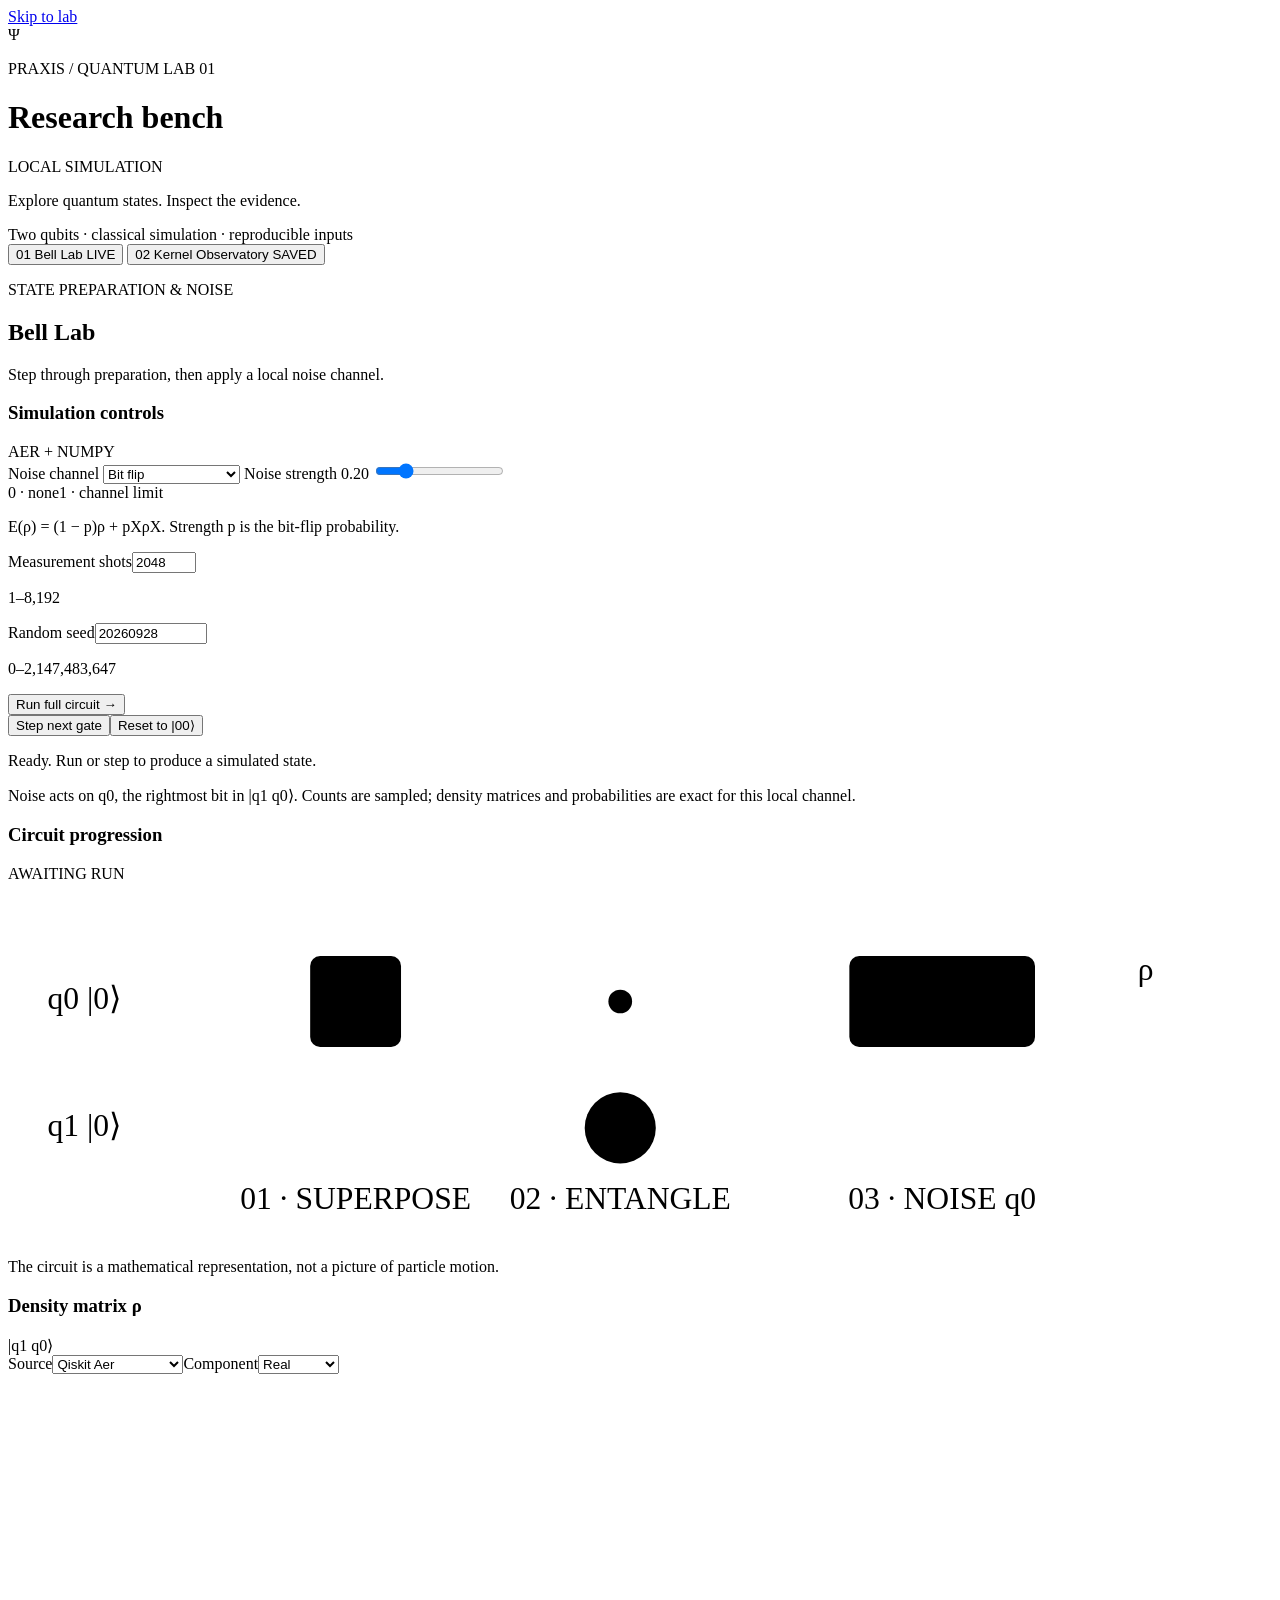
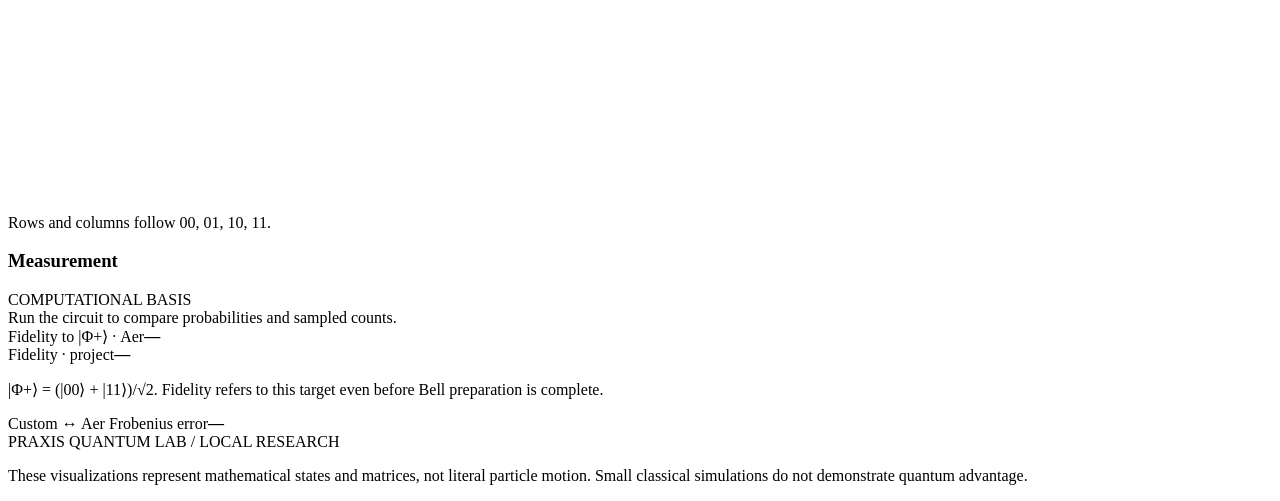
==== src/praxis_quantum_lab/dashboard_assets/index.html @ c07fc88b "Initial import of Praxis Quantum Lab (Codex-built baseline) Local simulator-only Qiskit/Aer lab as b" ====
<!doctype html>
<html lang="en">
<head>
  <meta charset="utf-8">
  <meta name="viewport" content="width=device-width, initial-scale=1">
  <title>Praxis Quantum Lab · Research Bench</title>
  <link rel="stylesheet" href="/style.css">
  <script src="/app.js" defer></script>
</head>
<body>
  <a class="skip-link" href="#workspace">Skip to lab</a>
  <header class="masthead">
    <div class="brand"><span class="brand-symbol" aria-hidden="true">Ψ</span><div><p class="eyebrow">PRAXIS / QUANTUM LAB 01</p><h1>Research bench</h1></div></div>
    <div class="local-badge"><span aria-hidden="true"></span>LOCAL SIMULATION</div>
  </header>
  <main id="workspace">
    <div class="intro"><p>Explore quantum states. Inspect the evidence.</p><span>Two qubits · classical simulation · reproducible inputs</span></div>
    <nav class="tabs" aria-label="Lab areas">
      <button type="button" id="bell-tab" class="tab active" aria-pressed="true" aria-controls="bell-area"><span class="tab-number">01</span> Bell Lab <span class="tab-kind">LIVE</span></button>
      <button type="button" id="kernel-tab" class="tab" aria-pressed="false" aria-controls="kernel-area"><span class="tab-number">02</span> Kernel Observatory <span class="tab-kind">SAVED</span></button>
    </nav>

    <section id="bell-area" aria-labelledby="bell-heading">
      <div class="section-heading"><div><p class="eyebrow">STATE PREPARATION & NOISE</p><h2 id="bell-heading">Bell Lab</h2></div><p>Step through preparation, then apply a local noise channel.</p></div>
      <div class="bell-layout">
        <section class="panel controls-panel" aria-labelledby="controls-heading">
          <div class="panel-heading"><h3 id="controls-heading">Simulation controls</h3><span class="small-label">AER + NUMPY</span></div>
          <form id="bell-form">
            <label for="channel">Noise channel</label>
            <select id="channel" name="channel"><option value="bit_flip">Bit flip</option><option value="amplitude_damping">Amplitude damping</option><option value="depolarizing">Depolarizing</option></select>
            <label for="strength">Noise strength <output id="strength-output" for="strength">0.20</output></label>
            <input id="strength" name="strength" type="range" min="0" max="1" step="0.01" value="0.2">
            <div class="range-labels" aria-hidden="true"><span>0 · none</span><span>1 · channel limit</span></div>
            <p class="field-note" id="channel-help">E(ρ) = (1 − p)ρ + pXρX. Strength p is the bit-flip probability.</p>
            <div class="field-pair"><div><label for="shots">Measurement shots</label><input id="shots" name="shots" type="number" min="1" max="8192" step="1" value="2048" required inputmode="numeric"><p class="field-note">1–8,192</p></div><div><label for="seed">Random seed</label><input id="seed" name="seed" type="number" min="0" max="2147483647" step="1" value="20260928" required inputmode="numeric"><p class="field-note">0–2,147,483,647</p></div></div>
            <button class="primary full-width" type="submit" id="run-bell">Run full circuit <span aria-hidden="true">→</span></button>
            <div class="button-row"><button type="button" id="step-bell">Step next gate</button><button type="button" id="reset-bell">Reset to |00⟩</button></div>
          </form>
          <p class="status" id="bell-status" role="status" aria-live="polite">Ready. Run or step to produce a simulated state.</p>
          <p class="error" id="bell-error" role="alert" hidden></p>
          <div class="footnote">Noise acts on q0, the rightmost bit in |q1 q0⟩. Counts are sampled; density matrices and probabilities are exact for this local channel.</div>
        </section>

        <div class="bell-output">
          <section class="panel circuit-panel" aria-labelledby="circuit-heading">
            <div class="panel-heading"><h3 id="circuit-heading">Circuit progression</h3><span class="stage-badge" id="circuit-stage">AWAITING RUN</span></div>
            <svg id="bell-circuit" viewBox="0 0 640 180" role="img" aria-labelledby="circuit-title circuit-description">
              <title id="circuit-title">Bell preparation and a local noise channel</title><desc id="circuit-description">Initialize q0 and q1 in zero. Apply H on q0, controlled X from q0 to q1, then noise on q0. Gates highlight only after a successful simulator response.</desc>
              <text class="wire-label" x="20" y="64">q0 |0⟩</text><text class="wire-label" x="20" y="128">q1 |0⟩</text>
              <path class="wire" d="M100 60 H610 M100 124 H610"/>
              <g id="gate-h" class="gate"><rect x="153" y="37" width="46" height="46" rx="5"/><text x="176" y="67" text-anchor="middle">H</text><text class="gate-caption" x="176" y="165" text-anchor="middle">01 · SUPERPOSE</text></g>
              <g id="gate-cx" class="gate"><path d="M310 60 V124"/><circle class="control-dot" cx="310" cy="60" r="6"/><circle cx="310" cy="124" r="18"/><path d="M298 124 H322 M310 112 V136"/><text class="gate-caption" x="310" y="165" text-anchor="middle">02 · ENTANGLE</text></g>
              <g id="gate-noise" class="gate"><rect x="426" y="37" width="94" height="46" rx="5"/><text x="473" y="67" text-anchor="middle">E(ρ)</text><text class="gate-caption" x="473" y="165" text-anchor="middle">03 · NOISE q0</text></g>
              <text class="wire-label" x="572" y="49">ρ</text>
            </svg>
            <p id="stage-description" class="field-note">The circuit is a mathematical representation, not a picture of particle motion.</p>
          </section>
          <div class="result-grid">
            <section class="panel" aria-labelledby="density-heading">
              <div class="panel-heading"><h3 id="density-heading">Density matrix ρ</h3><span class="small-label">|q1 q0⟩</span></div>
              <div class="compact-controls"><label>Source<select id="density-source"><option value="aer">Qiskit Aer</option><option value="custom">Project calculation</option></select></label><label>Component<select id="density-component"><option value="real">Real</option><option value="imaginary">Imaginary</option></select></label></div>
              <div class="canvas-wrap"><canvas id="density-canvas" width="520" height="420" role="img" aria-label="Density matrix awaiting simulation"></canvas></div>
              <p id="density-caption" class="field-note">Rows and columns follow 00, 01, 10, 11.</p>
              <details id="density-values" hidden><summary>Read matrix values</summary><div class="table-scroll"><table id="density-table"><caption>Density matrix values</caption></table></div></details>
            </section>
            <section class="panel" aria-labelledby="measurement-heading">
              <div class="panel-heading"><h3 id="measurement-heading">Measurement</h3><span class="small-label">COMPUTATIONAL BASIS</span></div>
              <div id="probability-empty" class="empty-state">Run the circuit to compare probabilities and sampled counts.</div>
              <div id="probability-results" hidden><table class="probability-table"><caption class="visually-hidden">Exact probabilities and Aer shot counts</caption><thead><tr><th scope="col">|q1 q0⟩</th><th scope="col">Probability</th><th scope="col">Count</th></tr></thead><tbody id="probability-body"></tbody></table><p class="field-note" id="counts-caption"></p></div>
              <div class="metric-pair"><div class="metric"><span>Fidelity to |Φ+⟩ · Aer</span><strong id="aer-fidelity">—</strong></div><div class="metric"><span>Fidelity · project</span><strong id="custom-fidelity">—</strong></div></div>
              <p class="field-note">|Φ+⟩ = (|00⟩ + |11⟩)/√2. Fidelity refers to this target even before Bell preparation is complete.</p>
              <div class="agreement"><span>Custom ↔ Aer Frobenius error</span><strong id="bell-error-norm">—</strong></div>
            </section>
          </div>
        </div>
      </div>
    </section>

    <section id="kernel-area" aria-labelledby="kernel-heading" hidden>
      <div class="section-heading"><div><p class="eyebrow">FINITE-SHOT FIDELITY KERNELS</p><h2 id="kernel-heading">Kernel Observatory</h2></div><p>Explore saved evidence from the PSD repair study.</p></div>
      <section class="panel kernel-controls" aria-label="Saved result selectors">
        <label for="kernel-budget">Shot budget<select id="kernel-budget" disabled><option>Loading…</option></select></label>
        <label for="kernel-seed">Simulator seed<select id="kernel-seed" disabled><option>Loading…</option></select></label>
        <label for="kernel-kind">Matrix<select id="kernel-kind"><option value="raw">Raw sampled kernel</option><option value="repaired">PSD repaired · transductive</option></select></label>
        <div class="saved-badge"><span class="small-label">SOURCE</span><span>Saved local experiment</span></div>
      </section>
      <p class="status" id="kernel-status" role="status" aria-live="polite">Open this area to load saved results.</p>
      <p class="error" id="kernel-error" role="alert" hidden></p><button type="button" id="retry-kernel" hidden>Retry loading saved results</button>
      <div id="kernel-results" hidden>
        <p class="scope-note" id="kernel-scope"></p>
        <div class="kernel-layout">
          <section class="panel" aria-labelledby="kernel-matrix-heading">
            <div class="panel-heading"><h3 id="kernel-matrix-heading">Kernel similarity matrix</h3><span id="kernel-size" class="small-label"></span></div>
            <div class="canvas-wrap kernel-canvas-wrap"><canvas id="kernel-canvas" width="680" height="610" role="img" aria-label="Saved kernel heatmap"></canvas></div>
            <p class="field-note" id="kernel-ordering"></p>
            <div class="cell-inspector"><span>Inspect K(i, j)</span><label for="kernel-row">Row<input id="kernel-row" type="number" min="0" value="0" step="1"></label><label for="kernel-col">Column<input id="kernel-col" type="number" min="0" value="0" step="1"></label><output id="kernel-cell-value" aria-live="polite">—</output></div>
          </section>
          <div class="kernel-readings">
            <section class="panel" aria-labelledby="diagnostics-heading">
              <div class="panel-heading"><h3 id="diagnostics-heading">Matrix diagnostics</h3><span id="psd-badge" class="stage-badge"></span></div>
              <dl class="readings"><div><dt>Minimum eigenvalue</dt><dd id="kernel-min-eigenvalue">—</dd></div><div><dt>PSD tolerance</dt><dd id="kernel-tolerance">—</dd></div><div><dt>Symmetry max error</dt><dd id="kernel-symmetry">—</dd></div><div><dt>Diagonal range</dt><dd id="kernel-diagonal">—</dd></div><div><dt>Distance from raw · Frobenius</dt><dd id="kernel-distance">—</dd></div></dl>
              <p class="field-note" id="kernel-repair-note"></p>
            </section>
            <section class="panel" aria-labelledby="classifier-heading">
              <div class="panel-heading"><h3 id="classifier-heading">Recorded classifier metrics</h3><span class="small-label">SVC</span></div>
              <table class="metrics-table"><caption class="visually-hidden">Fixed-split accuracy and F1</caption><thead><tr><th scope="col">Evaluation</th><th scope="col">Accuracy</th><th scope="col">F1</th></tr></thead><tbody id="classifier-body"></tbody></table>
              <p class="field-note" id="kernel-split"></p>
              <p class="field-note">This fixed split measures sampling sensitivity. It does not estimate generalization performance. The repaired evaluation uses test inputs and is transductive.</p>
            </section>
          </div>
        </div>
      </div>
    </section>
    <footer><span>PRAXIS QUANTUM LAB / LOCAL RESEARCH</span><p>These visualizations represent mathematical states and matrices, not literal particle motion. Small classical simulations do not demonstrate quantum advantage.</p></footer>
  </main>
</body>
</html>
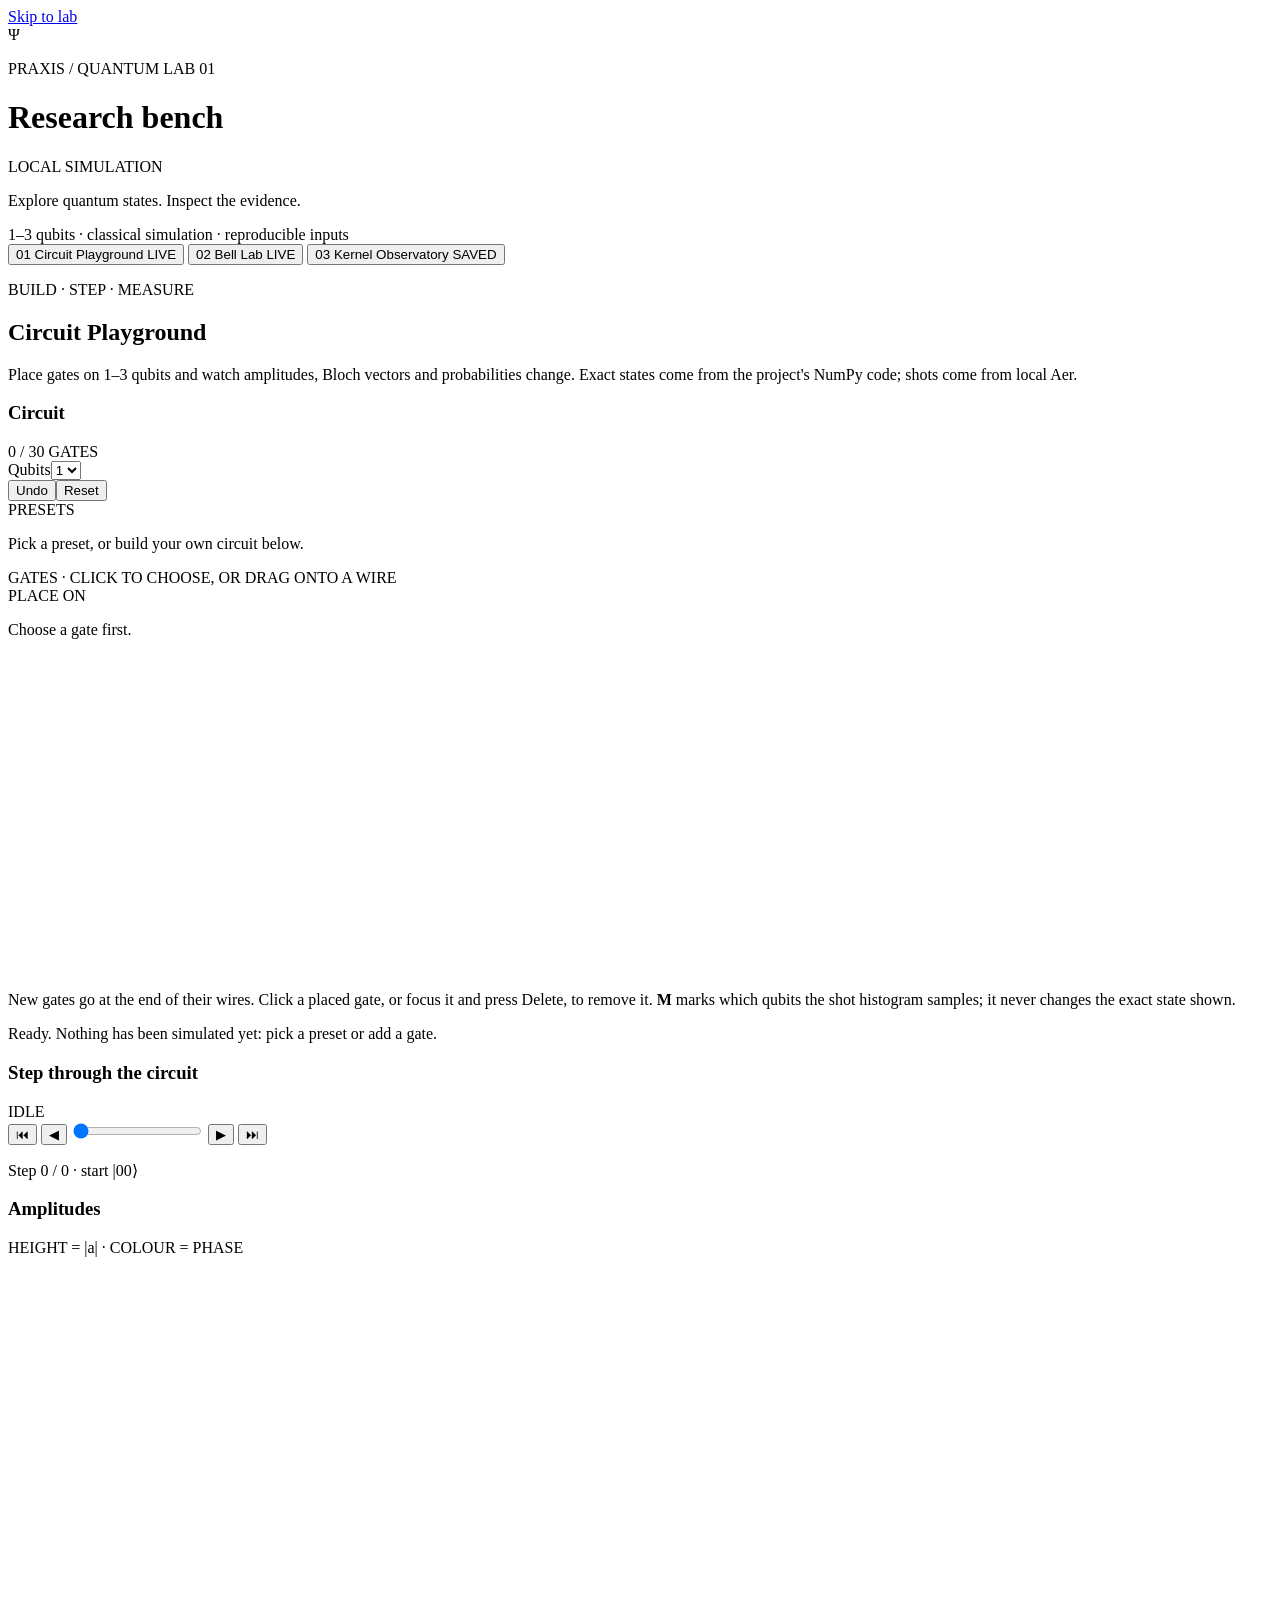
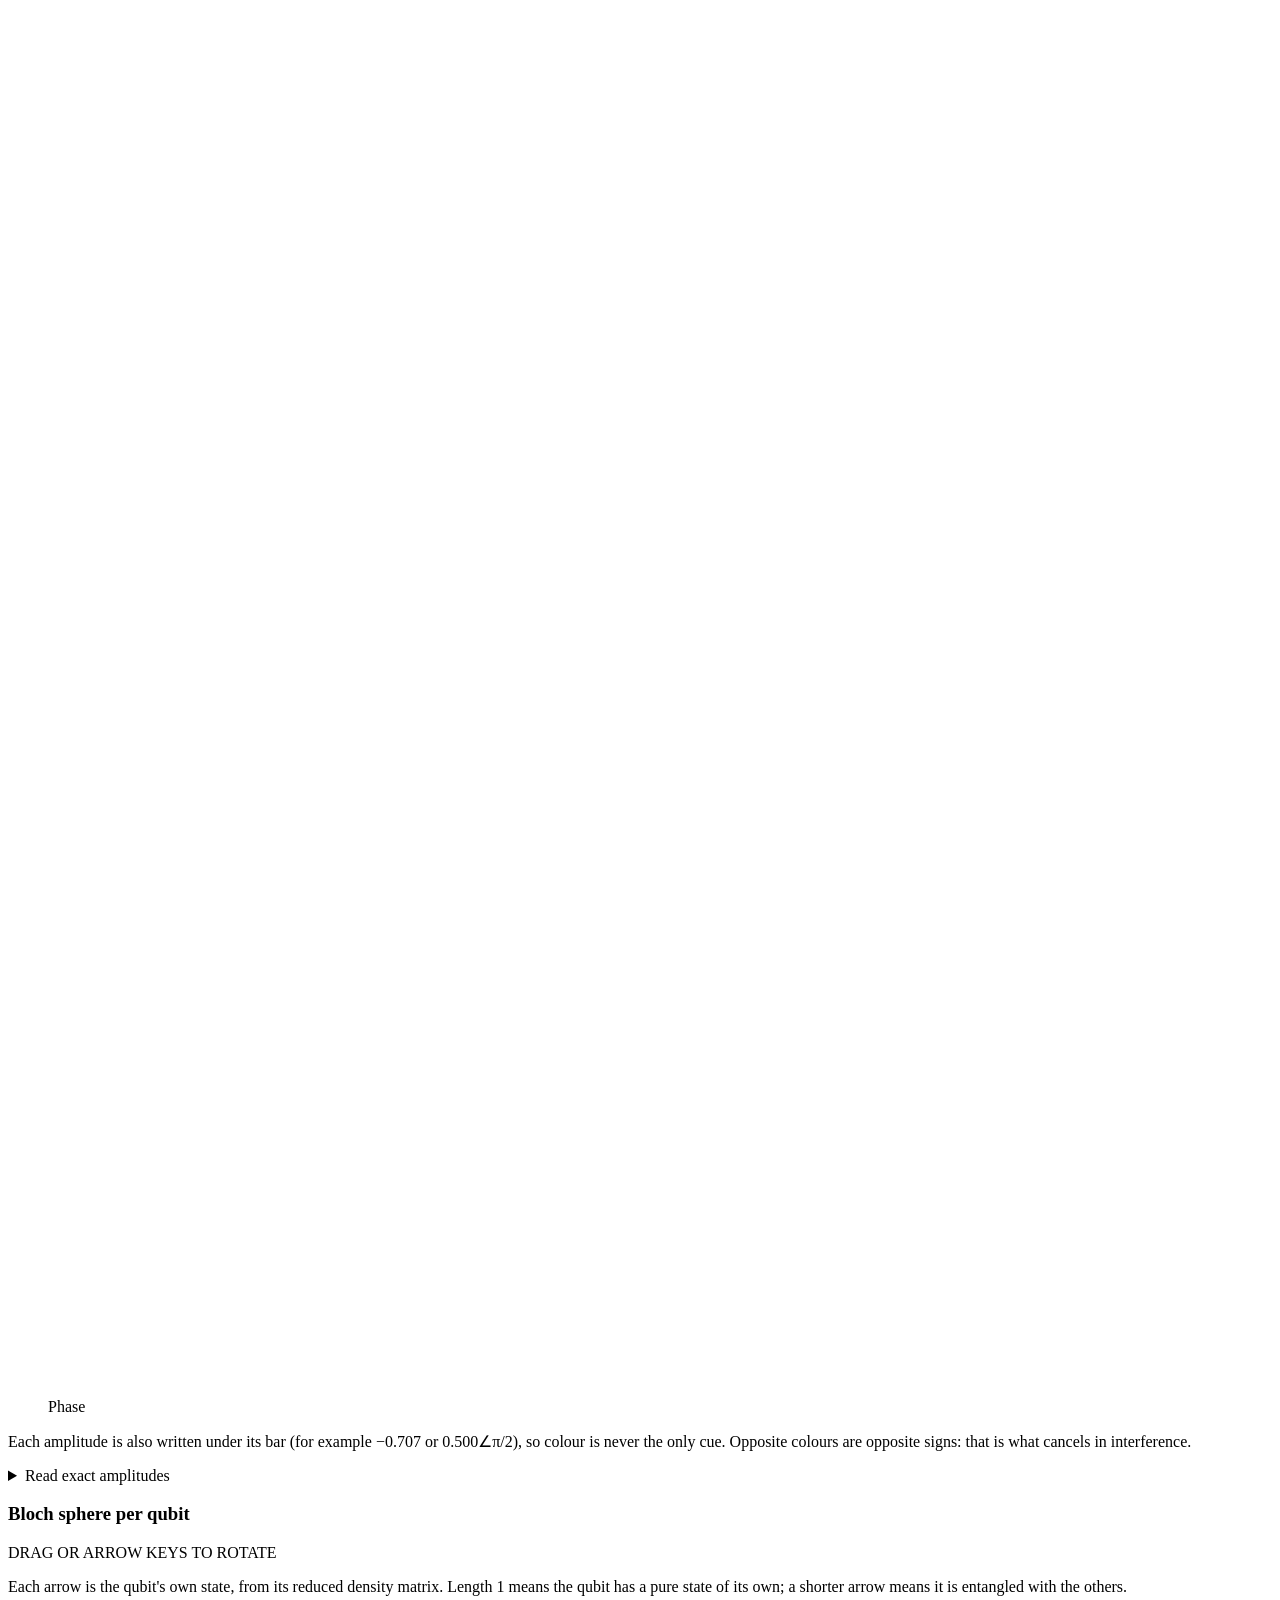
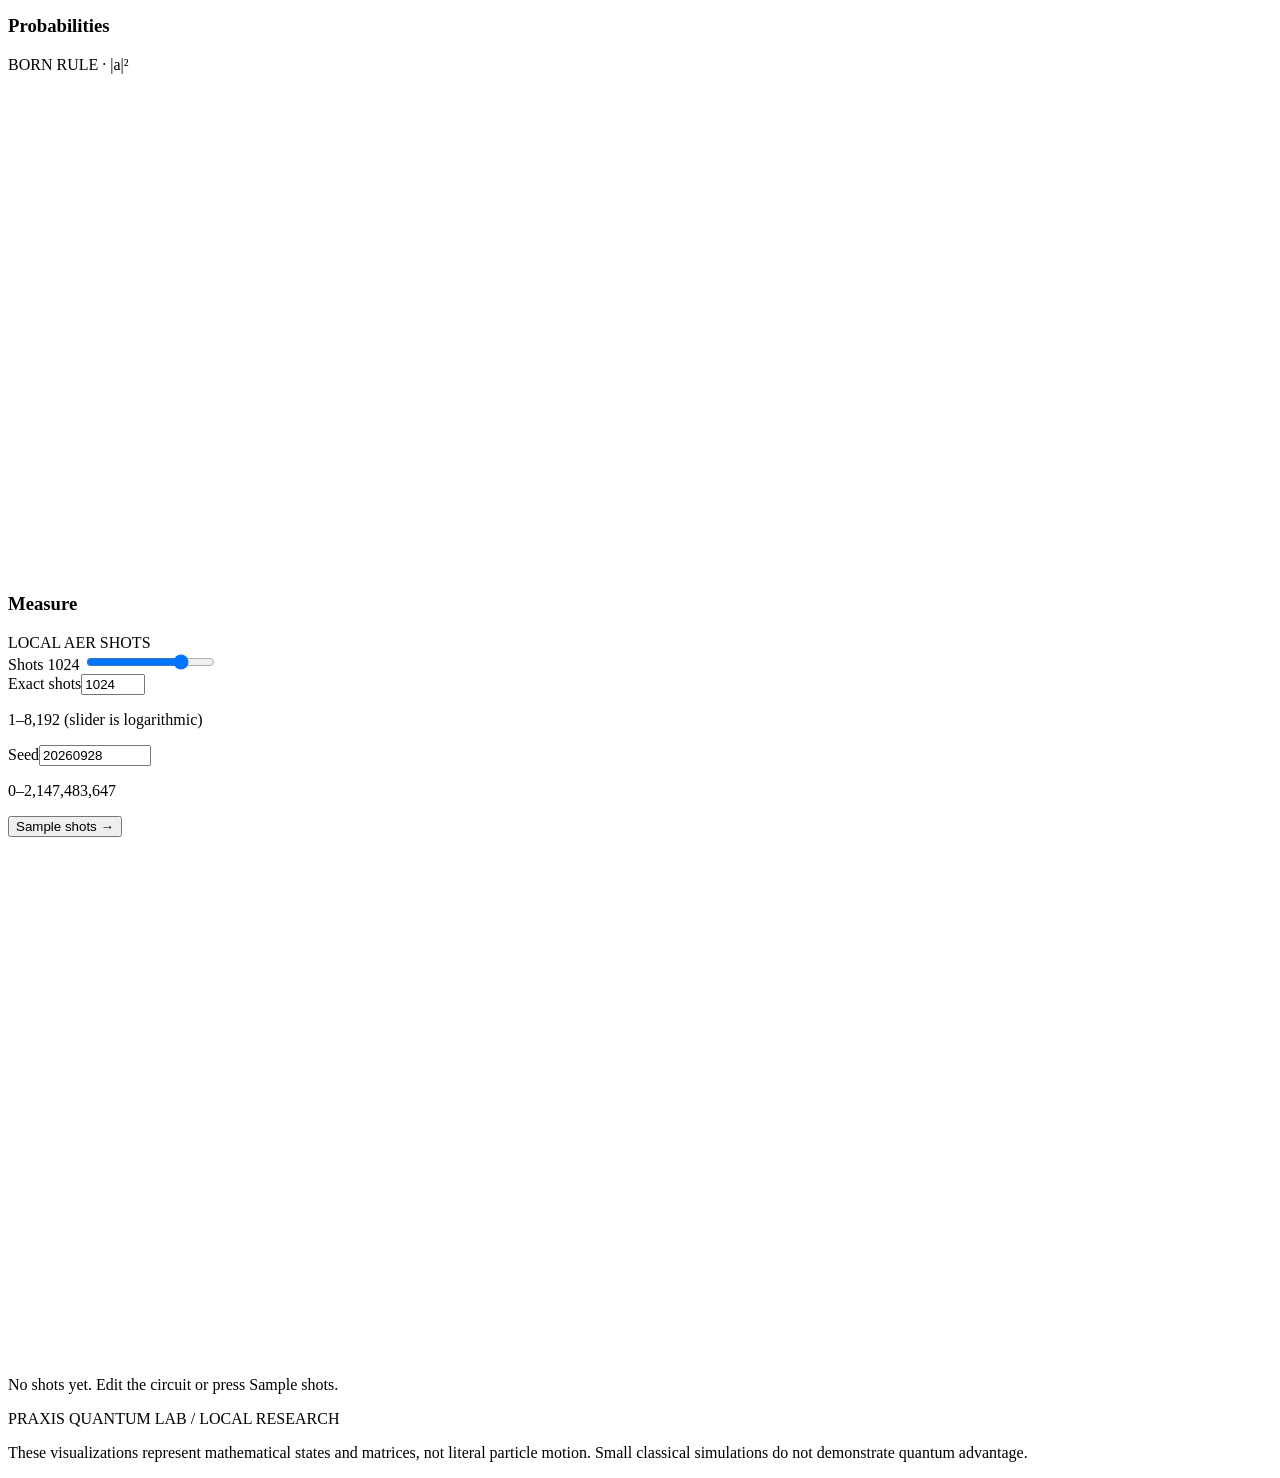
==== commit 91ae2d11: "Add Circuit Playground tab: builder, amplitude/phase bars, Bloch spheres, steps, shots Playground is" ====
--- a/src/praxis_quantum_lab/dashboard_assets/index.html
+++ b/src/praxis_quantum_lab/dashboard_assets/index.html
@@ -6,6 +6,7 @@
   <title>Praxis Quantum Lab · Research Bench</title>
   <link rel="stylesheet" href="/style.css">
   <script src="/app.js" defer></script>
+  <script src="/playground.js" defer></script>
 </head>
 <body>
   <a class="skip-link" href="#workspace">Skip to lab</a>
@@ -14,13 +15,82 @@
     <div class="local-badge"><span aria-hidden="true"></span>LOCAL SIMULATION</div>
   </header>
   <main id="workspace">
-    <div class="intro"><p>Explore quantum states. Inspect the evidence.</p><span>Two qubits · classical simulation · reproducible inputs</span></div>
+    <div class="intro"><p>Explore quantum states. Inspect the evidence.</p><span>1–3 qubits · classical simulation · reproducible inputs</span></div>
     <nav class="tabs" aria-label="Lab areas">
-      <button type="button" id="bell-tab" class="tab active" aria-pressed="true" aria-controls="bell-area"><span class="tab-number">01</span> Bell Lab <span class="tab-kind">LIVE</span></button>
-      <button type="button" id="kernel-tab" class="tab" aria-pressed="false" aria-controls="kernel-area"><span class="tab-number">02</span> Kernel Observatory <span class="tab-kind">SAVED</span></button>
+      <button type="button" id="playground-tab" class="tab active" aria-pressed="true" aria-controls="playground-area"><span class="tab-number">01</span> Circuit Playground <span class="tab-kind">LIVE</span></button>
+      <button type="button" id="bell-tab" class="tab" aria-pressed="false" aria-controls="bell-area"><span class="tab-number">02</span> Bell Lab <span class="tab-kind">LIVE</span></button>
+      <button type="button" id="kernel-tab" class="tab" aria-pressed="false" aria-controls="kernel-area"><span class="tab-number">03</span> Kernel Observatory <span class="tab-kind">SAVED</span></button>
     </nav>
 
-    <section id="bell-area" aria-labelledby="bell-heading">
+    <section id="playground-area" aria-labelledby="playground-heading">
+      <div class="section-heading"><div><p class="eyebrow">BUILD · STEP · MEASURE</p><h2 id="playground-heading">Circuit Playground</h2></div><p>Place gates on 1–3 qubits and watch amplitudes, Bloch vectors and probabilities change. Exact states come from the project's NumPy code; shots come from local Aer.</p></div>
+      <div class="pg-layout">
+        <section class="panel pg-builder" aria-labelledby="pg-builder-heading">
+          <div class="panel-heading"><h3 id="pg-builder-heading">Circuit</h3><span class="small-label" id="pg-gate-count">0 / 30 GATES</span></div>
+          <div class="pg-toolbar">
+            <label for="pg-qubits">Qubits<select id="pg-qubits"><option value="1">1</option><option value="2">2</option><option value="3">3</option></select></label>
+            <div class="pg-edit-buttons"><button type="button" id="pg-undo">Undo</button><button type="button" id="pg-reset">Reset</button></div>
+          </div>
+          <div class="pg-presets" role="group" aria-labelledby="pg-presets-label"><span class="small-label" id="pg-presets-label">PRESETS</span><div id="pg-preset-buttons" class="pg-chip-row"></div></div>
+          <p class="pg-caption" id="pg-preset-caption" aria-live="polite">Pick a preset, or build your own circuit below.</p>
+          <div class="pg-palette" role="group" aria-labelledby="pg-palette-label"><span class="small-label" id="pg-palette-label">GATES · CLICK TO CHOOSE, OR DRAG ONTO A WIRE</span><div id="pg-palette-buttons" class="pg-chip-row"></div></div>
+          <div class="pg-angle" id="pg-angle-row" hidden><label for="pg-angle">Rotation angle θ <output id="pg-angle-output" for="pg-angle">π/2</output></label><input id="pg-angle" type="range" min="-2" max="2" step="0.0625" value="0.5"><div class="range-labels" aria-hidden="true"><span>−2π</span><span>0</span><span>+2π</span></div></div>
+          <div class="pg-place" role="group" aria-labelledby="pg-place-label"><span class="small-label" id="pg-place-label">PLACE ON</span><div id="pg-place-buttons" class="pg-chip-row"></div><p class="field-note" id="pg-place-prompt">Choose a gate first.</p></div>
+          <div class="pg-circuit-wrap"><svg id="pg-circuit" viewBox="0 0 480 120" role="group" aria-label="Circuit diagram. Click a wire to place the chosen gate; click a placed gate to remove it."></svg></div>
+          <p class="field-note">New gates go at the end of their wires. Click a placed gate, or focus it and press Delete, to remove it. <strong>M</strong> marks which qubits the shot histogram samples; it never changes the exact state shown.</p>
+          <p class="status" id="pg-status" role="status" aria-live="polite">Ready. Nothing has been simulated yet: pick a preset or add a gate.</p>
+          <p class="error" id="pg-error" role="alert" hidden></p>
+        </section>
+
+        <div class="pg-output">
+          <section class="panel pg-stepper" aria-labelledby="pg-step-heading">
+            <div class="panel-heading"><h3 id="pg-step-heading">Step through the circuit</h3><span class="stage-badge" id="pg-busy">IDLE</span></div>
+            <div class="pg-step-controls">
+              <button type="button" id="pg-step-first" aria-label="First step">⏮</button>
+              <button type="button" id="pg-step-prev" aria-label="Previous gate">◀</button>
+              <input id="pg-step" type="range" min="0" max="0" step="1" value="0" aria-label="Circuit step">
+              <button type="button" id="pg-step-next" aria-label="Next gate">▶</button>
+              <button type="button" id="pg-step-last" aria-label="Last step">⏭</button>
+            </div>
+            <p class="pg-step-label" id="pg-step-label" aria-live="polite">Step 0 / 0 · start |00⟩</p>
+          </section>
+
+          <div class="pg-views" id="pg-views">
+            <section class="panel pg-amplitude-panel" aria-labelledby="pg-amp-heading">
+              <div class="panel-heading"><h3 id="pg-amp-heading">Amplitudes</h3><span class="small-label">HEIGHT = |a| · COLOUR = PHASE</span></div>
+              <div class="pg-amp-row">
+                <svg id="pg-amplitudes" viewBox="0 0 560 236" role="img" aria-label="Amplitude bars"></svg>
+                <figure class="pg-wheel"><svg id="pg-phase-wheel" viewBox="0 0 120 120" role="img" aria-label="Phase colour wheel: 0 at the right, π/2 at the top, π at the left, −π/2 at the bottom."></svg><figcaption>Phase</figcaption></figure>
+              </div>
+              <p class="field-note">Each amplitude is also written under its bar (for example −0.707 or 0.500∠π/2), so colour is never the only cue. Opposite colours are opposite signs: that is what cancels in interference.</p>
+              <details><summary>Read exact amplitudes</summary><div class="table-scroll"><table><caption>Amplitudes at the selected step (basis |q2 q1 q0⟩)</caption><thead><tr><th scope="col">Basis</th><th scope="col">Real</th><th scope="col">Imaginary</th><th scope="col">Probability</th><th scope="col">Phase</th></tr></thead><tbody id="pg-amp-table"></tbody></table></div></details>
+            </section>
+            <section class="panel" aria-labelledby="pg-bloch-heading">
+              <div class="panel-heading"><h3 id="pg-bloch-heading">Bloch sphere per qubit</h3><span class="small-label">DRAG OR ARROW KEYS TO ROTATE</span></div>
+              <div id="pg-bloch" class="pg-bloch-row"></div>
+              <p class="field-note">Each arrow is the qubit's own state, from its reduced density matrix. Length 1 means the qubit has a pure state of its own; a shorter arrow means it is entangled with the others.</p>
+            </section>
+            <section class="panel" aria-labelledby="pg-prob-heading">
+              <div class="panel-heading"><h3 id="pg-prob-heading">Probabilities</h3><span class="small-label">BORN RULE · |a|²</span></div>
+              <svg id="pg-probabilities" viewBox="0 0 560 220" role="img" aria-label="Probability bars"></svg>
+            </section>
+            <section class="panel" aria-labelledby="pg-measure-heading">
+              <div class="panel-heading"><h3 id="pg-measure-heading">Measure</h3><span class="small-label">LOCAL AER SHOTS</span></div>
+              <div class="pg-measure-controls">
+                <label for="pg-shots-range">Shots <output id="pg-shots-output" for="pg-shots-range">1024</output></label>
+                <input id="pg-shots-range" type="range" min="0" max="100" step="1" value="77" aria-describedby="pg-shots-note">
+                <div class="field-pair"><div><label for="pg-shots">Exact shots</label><input id="pg-shots" type="number" min="1" max="8192" step="1" value="1024" inputmode="numeric"><p class="field-note" id="pg-shots-note">1–8,192 (slider is logarithmic)</p></div><div><label for="pg-seed">Seed</label><input id="pg-seed" type="number" min="0" max="2147483647" step="1" value="20260928" inputmode="numeric"><p class="field-note">0–2,147,483,647</p></div></div>
+                <button type="button" id="pg-sample" class="primary full-width">Sample shots <span aria-hidden="true">→</span></button>
+              </div>
+              <svg id="pg-histogram" viewBox="0 0 560 230" role="img" aria-label="Sampled histogram next to exact probabilities"></svg>
+              <p class="field-note" id="pg-histogram-caption">No shots yet. Edit the circuit or press Sample shots.</p>
+            </section>
+          </div>
+        </div>
+      </div>
+    </section>
+
+    <section id="bell-area" aria-labelledby="bell-heading" hidden>
       <div class="section-heading"><div><p class="eyebrow">STATE PREPARATION & NOISE</p><h2 id="bell-heading">Bell Lab</h2></div><p>Step through preparation, then apply a local noise channel.</p></div>
       <div class="bell-layout">
         <section class="panel controls-panel" aria-labelledby="controls-heading">
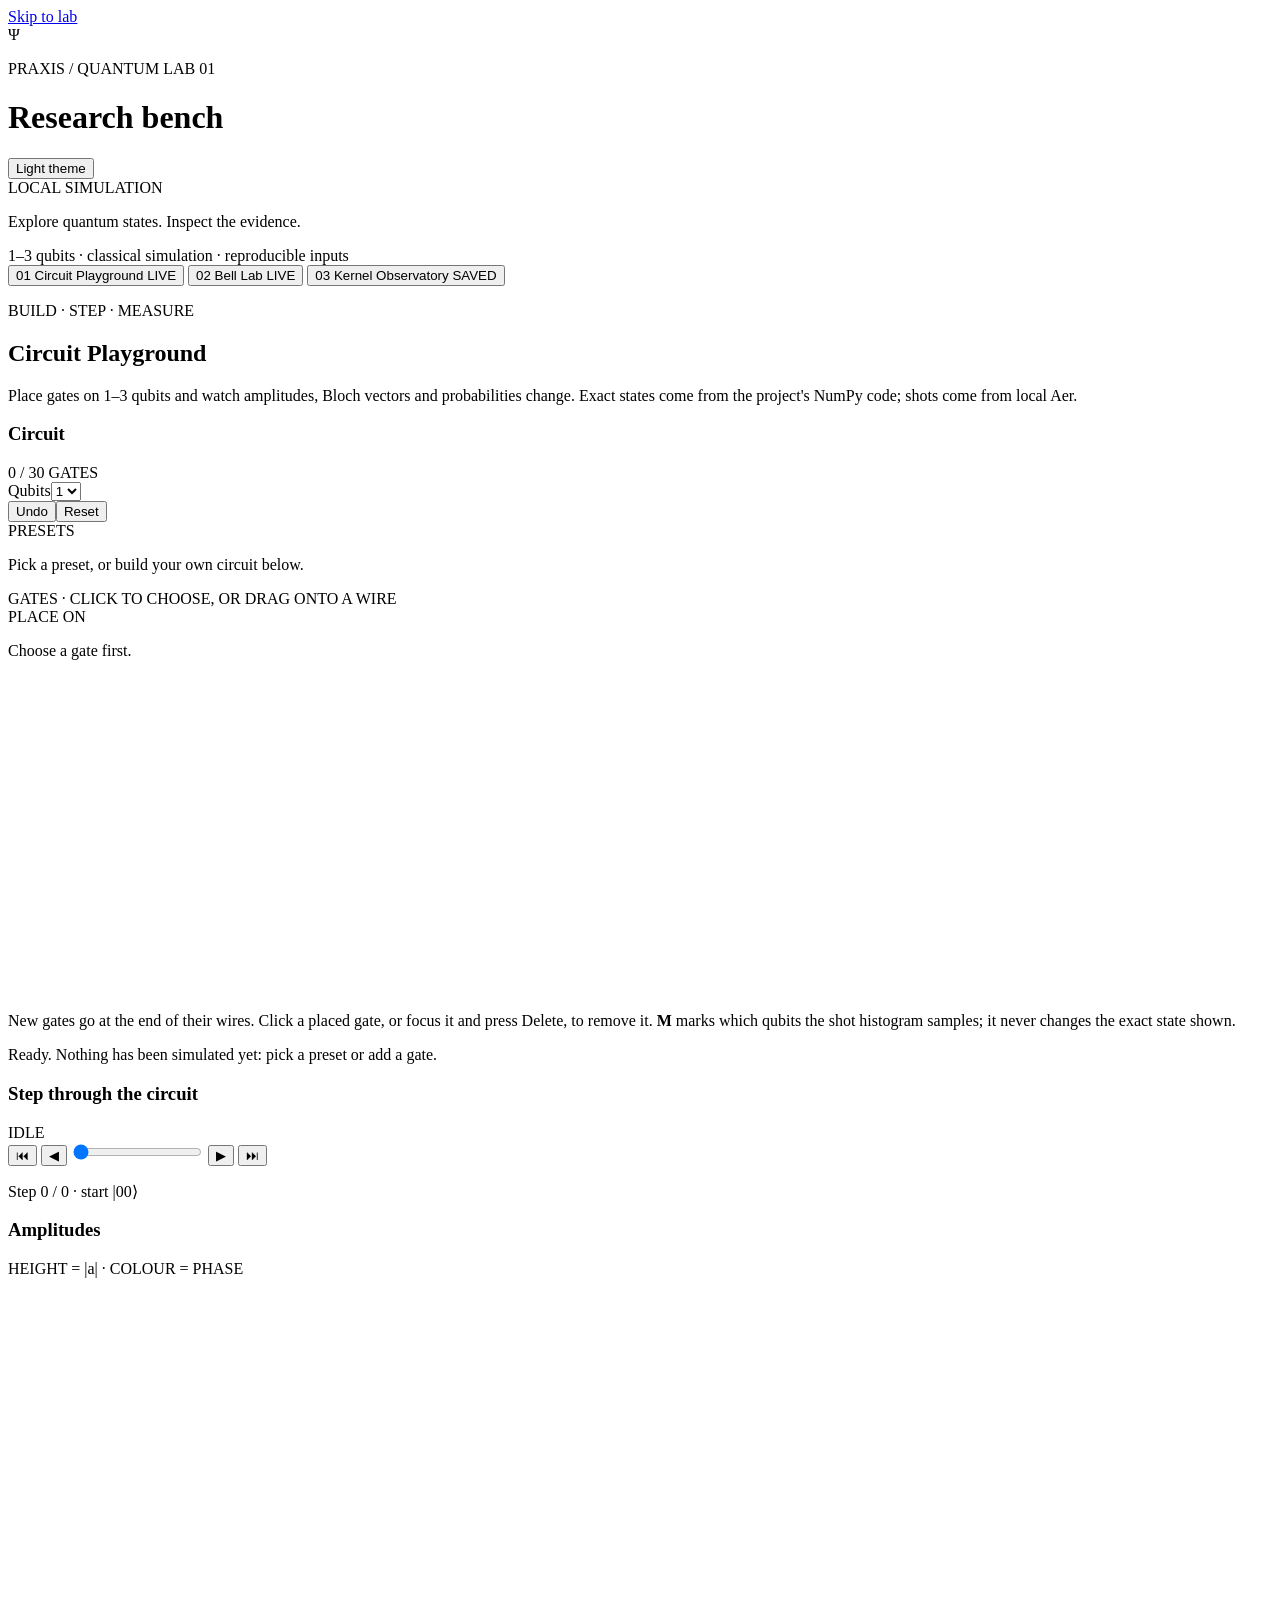
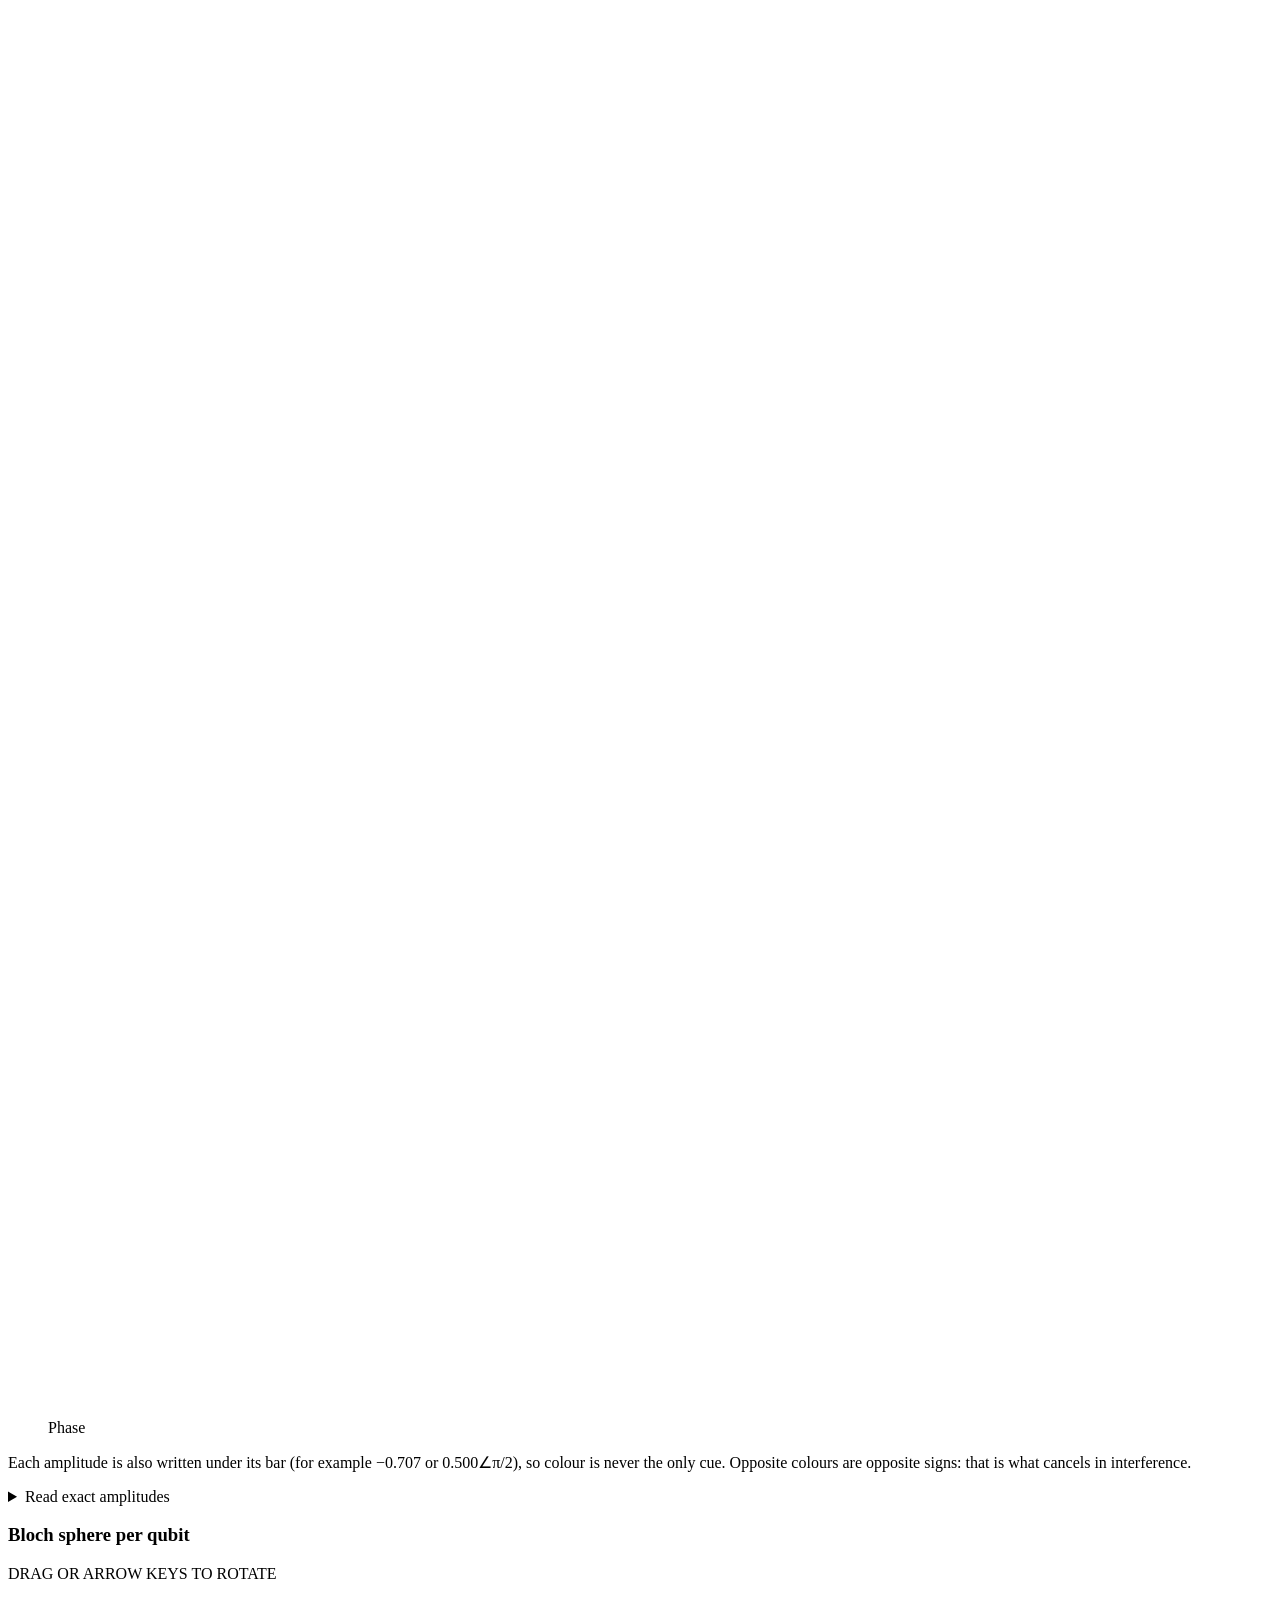
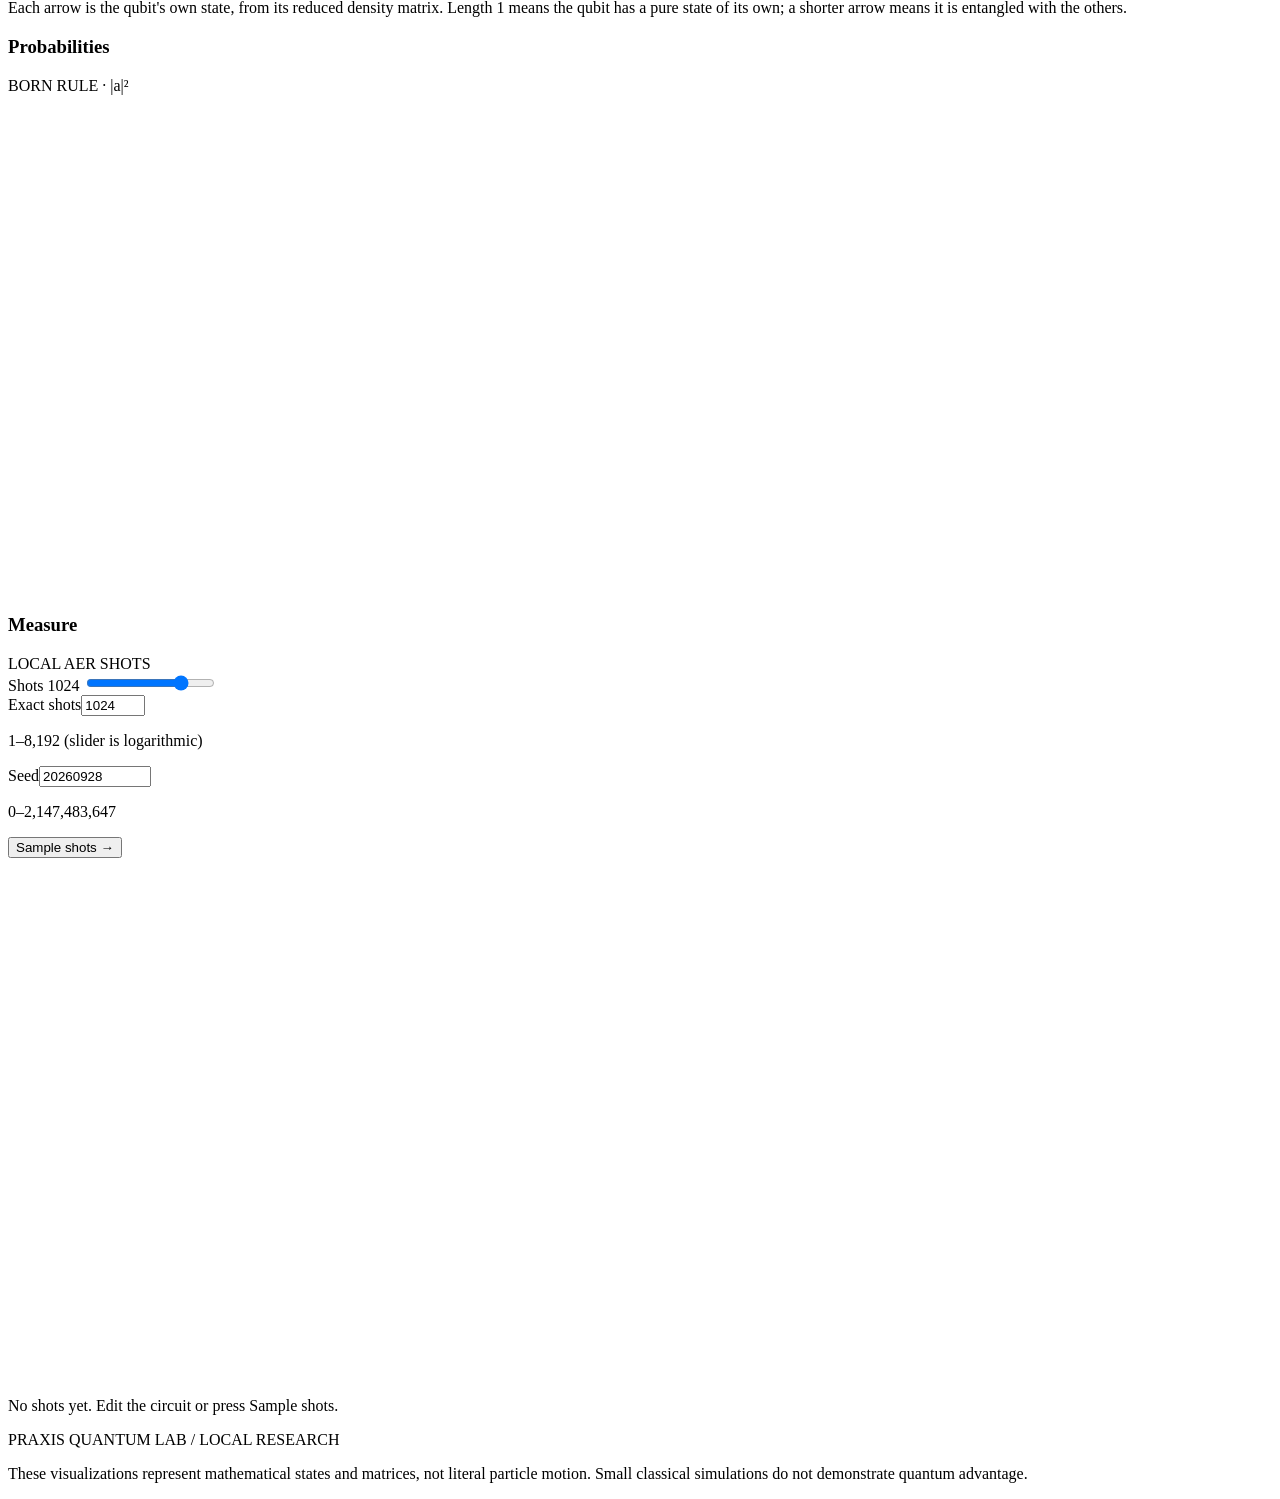
==== commit a23695be: "Dashboard theme: tokenised dark default, accessible light mode, reduced motion Every colour is now a" ====
--- a/src/praxis_quantum_lab/dashboard_assets/index.html
+++ b/src/praxis_quantum_lab/dashboard_assets/index.html
@@ -12,7 +12,7 @@
   <a class="skip-link" href="#workspace">Skip to lab</a>
   <header class="masthead">
     <div class="brand"><span class="brand-symbol" aria-hidden="true">Ψ</span><div><p class="eyebrow">PRAXIS / QUANTUM LAB 01</p><h1>Research bench</h1></div></div>
-    <div class="local-badge"><span aria-hidden="true"></span>LOCAL SIMULATION</div>
+    <div class="masthead-actions"><button type="button" id="theme-toggle" class="theme-toggle" aria-pressed="false">Light theme</button><div class="local-badge"><span aria-hidden="true"></span>LOCAL SIMULATION</div></div>
   </header>
   <main id="workspace">
     <div class="intro"><p>Explore quantum states. Inspect the evidence.</p><span>1–3 qubits · classical simulation · reproducible inputs</span></div>
@@ -151,12 +151,18 @@
       <section class="panel kernel-controls" aria-label="Saved result selectors">
         <label for="kernel-budget">Shot budget<select id="kernel-budget" disabled><option>Loading…</option></select></label>
         <label for="kernel-seed">Simulator seed<select id="kernel-seed" disabled><option>Loading…</option></select></label>
-        <label for="kernel-kind">Matrix<select id="kernel-kind"><option value="raw">Raw sampled kernel</option><option value="repaired">PSD repaired · transductive</option></select></label>
+        <fieldset class="repair-toggle"><legend>Matrix</legend>
+          <input type="radio" name="kernel-kind" id="kernel-kind-raw" value="raw" checked><label for="kernel-kind-raw">Raw</label>
+          <input type="radio" name="kernel-kind" id="kernel-kind-clipped" value="clipped"><label for="kernel-kind-clipped">Clipped</label>
+          <input type="radio" name="kernel-kind" id="kernel-kind-higham" value="higham" disabled><label for="kernel-kind-higham">Higham</label>
+        </fieldset>
         <div class="saved-badge"><span class="small-label">SOURCE</span><span>Saved local experiment</span></div>
       </section>
       <p class="status" id="kernel-status" role="status" aria-live="polite">Open this area to load saved results.</p>
       <p class="error" id="kernel-error" role="alert" hidden></p><button type="button" id="retry-kernel" hidden>Retry loading saved results</button>
       <div id="kernel-results" hidden>
+        <p class="repair-caption" id="kernel-repair-caption">Both repairs change the measured data. <strong>Clipping lands further from the exact kernel than the raw matrix</strong> in all 15 saved matrices (its unit-diagonal rescale shrinks every similarity); Higham's nearest-correlation repair lands closer. <a href="/docs/higham-vs-clipping.md">Why: docs/higham-vs-clipping.md</a></p>
+        <p class="field-note" id="kernel-repairs-status" role="status" aria-live="polite"></p>
         <p class="scope-note" id="kernel-scope"></p>
         <div class="kernel-layout">
           <section class="panel" aria-labelledby="kernel-matrix-heading">
@@ -166,6 +172,11 @@
             <div class="cell-inspector"><span>Inspect K(i, j)</span><label for="kernel-row">Row<input id="kernel-row" type="number" min="0" value="0" step="1"></label><label for="kernel-col">Column<input id="kernel-col" type="number" min="0" value="0" step="1"></label><output id="kernel-cell-value" aria-live="polite">—</output></div>
           </section>
           <div class="kernel-readings">
+            <section class="panel" aria-labelledby="distance-heading">
+              <div class="panel-heading"><h3 id="distance-heading">Distance to exact</h3><span class="small-label">‖K − K_exact‖_F</span></div>
+              <table class="metrics-table distance-table"><caption class="visually-hidden">Frobenius distance from each matrix to the exact statevector kernel</caption><thead><tr><th scope="col">Matrix</th><th scope="col">Distance</th><th scope="col">vs raw</th></tr></thead><tbody id="distance-body"></tbody></table>
+              <p class="field-note" id="distance-note">The exact kernel is the statevector fidelity kernel on the same 40 inputs. Smaller is closer.</p>
+            </section>
             <section class="panel" aria-labelledby="diagnostics-heading">
               <div class="panel-heading"><h3 id="diagnostics-heading">Matrix diagnostics</h3><span id="psd-badge" class="stage-badge"></span></div>
               <dl class="readings"><div><dt>Minimum eigenvalue</dt><dd id="kernel-min-eigenvalue">—</dd></div><div><dt>PSD tolerance</dt><dd id="kernel-tolerance">—</dd></div><div><dt>Symmetry max error</dt><dd id="kernel-symmetry">—</dd></div><div><dt>Diagonal range</dt><dd id="kernel-diagonal">—</dd></div><div><dt>Distance from raw · Frobenius</dt><dd id="kernel-distance">—</dd></div></dl>
@@ -179,6 +190,11 @@
             </section>
           </div>
         </div>
+        <section class="panel spectrum-panel" aria-labelledby="spectrum-heading">
+          <div class="panel-heading"><h3 id="spectrum-heading">Eigenvalue spectrum</h3><span class="small-label">SORTED · SYMMETRIC-LOG SCALE</span></div>
+          <div class="canvas-wrap"><canvas id="kernel-spectrum" width="760" height="320" role="img" aria-label="Eigenvalue spectrum awaiting saved results"></canvas></div>
+          <p class="field-note" id="spectrum-caption">Negative eigenvalues are drawn as downward triangles below the zero line; the exact kernel's spectrum is shown as hollow rings.</p>
+        </section>
       </div>
     </section>
     <footer><span>PRAXIS QUANTUM LAB / LOCAL RESEARCH</span><p>These visualizations represent mathematical states and matrices, not literal particle motion. Small classical simulations do not demonstrate quantum advantage.</p></footer>
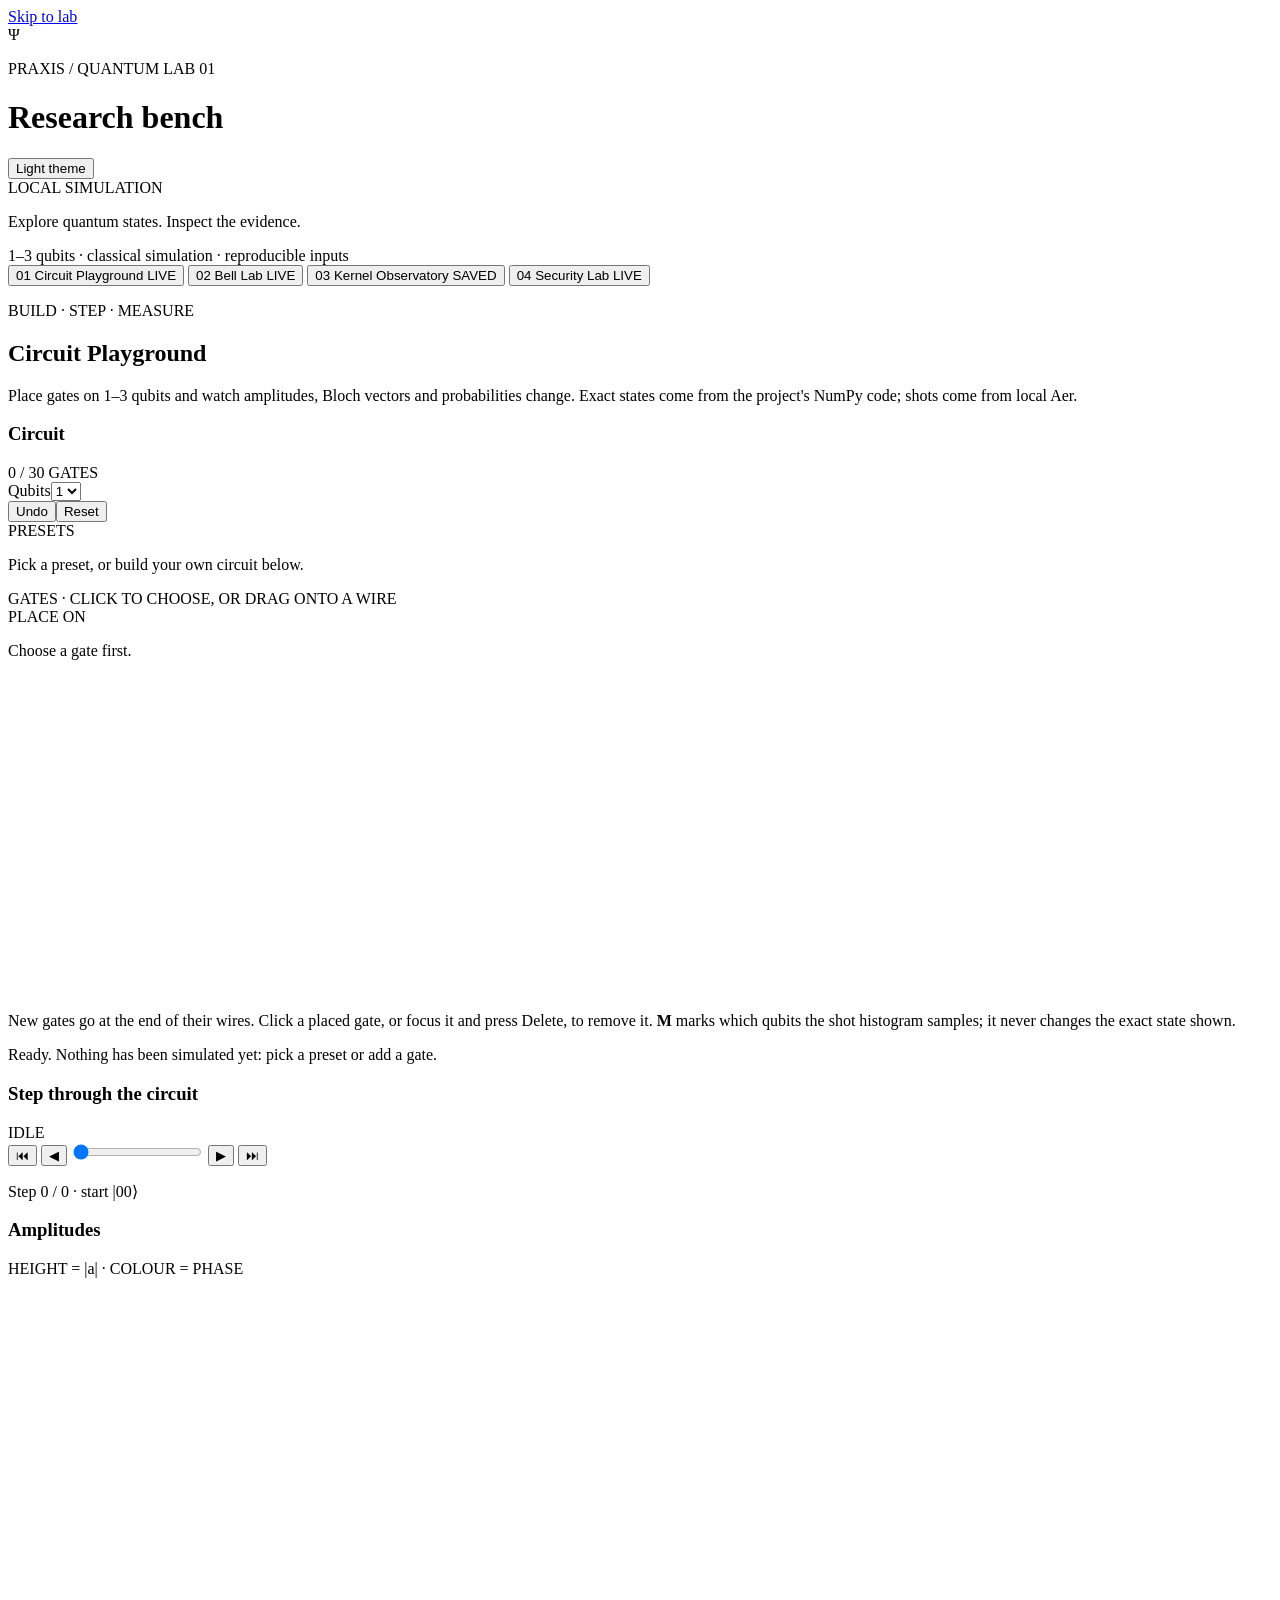
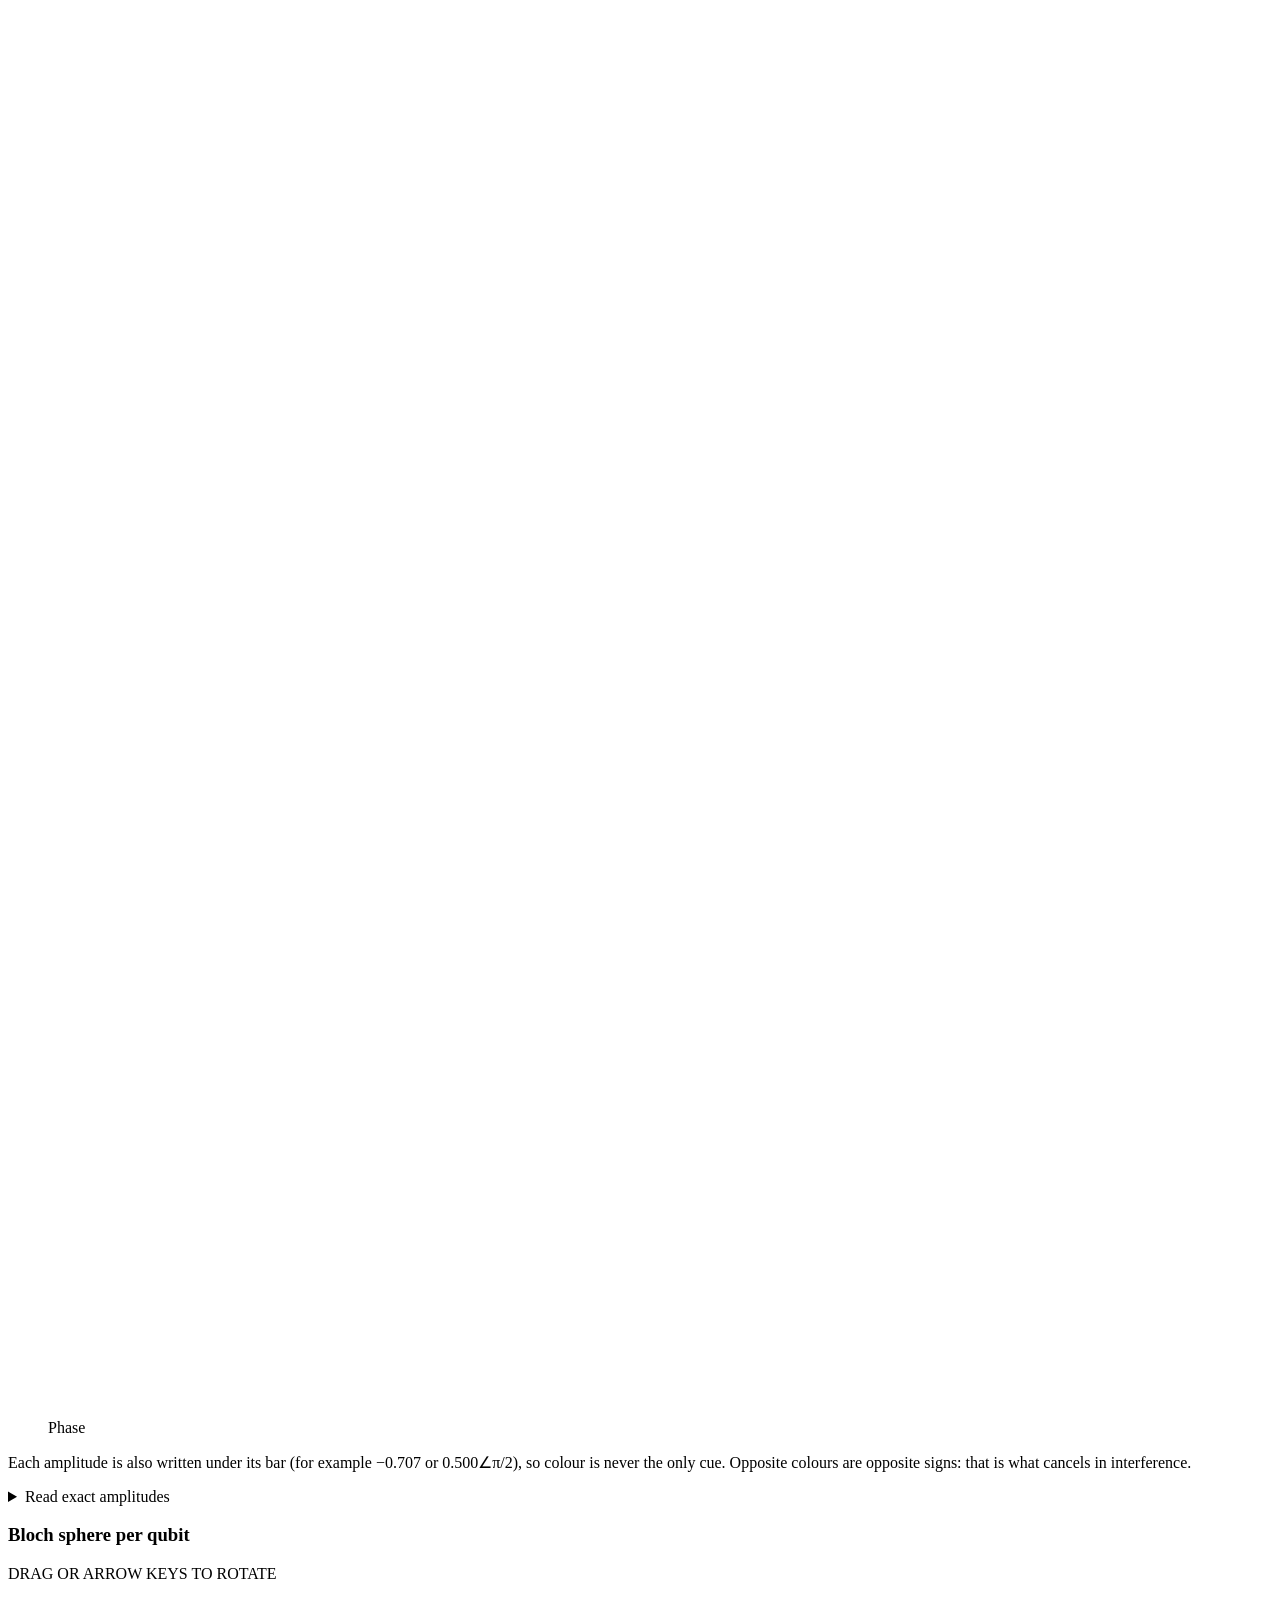
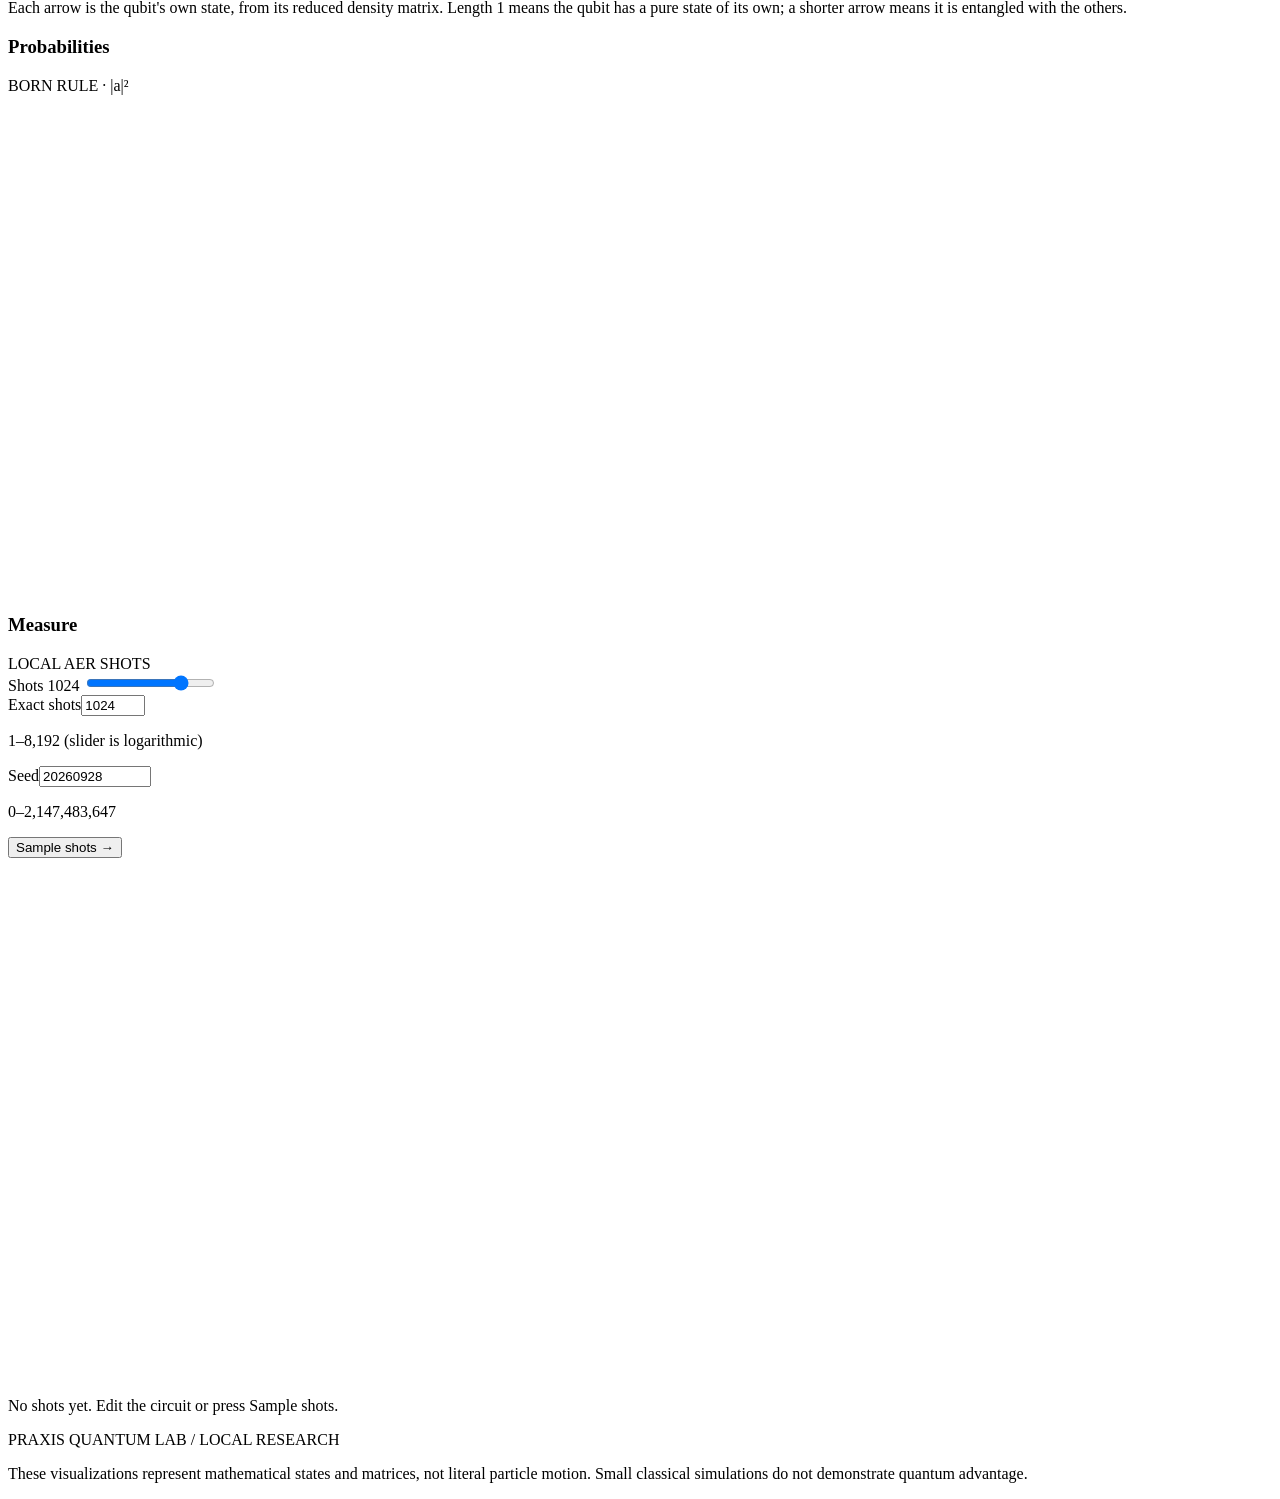
==== commit e8534496: "Add the dashboard Security Lab tab Three strictly validated POST routes (BB84, toy RSA break, Grover" ====
--- a/src/praxis_quantum_lab/dashboard_assets/index.html
+++ b/src/praxis_quantum_lab/dashboard_assets/index.html
@@ -7,6 +7,7 @@
   <link rel="stylesheet" href="/style.css">
   <script src="/app.js" defer></script>
   <script src="/playground.js" defer></script>
+  <script src="/security.js" defer></script>
 </head>
 <body>
   <a class="skip-link" href="#workspace">Skip to lab</a>
@@ -20,6 +21,7 @@
       <button type="button" id="playground-tab" class="tab active" aria-pressed="true" aria-controls="playground-area"><span class="tab-number">01</span> Circuit Playground <span class="tab-kind">LIVE</span></button>
       <button type="button" id="bell-tab" class="tab" aria-pressed="false" aria-controls="bell-area"><span class="tab-number">02</span> Bell Lab <span class="tab-kind">LIVE</span></button>
       <button type="button" id="kernel-tab" class="tab" aria-pressed="false" aria-controls="kernel-area"><span class="tab-number">03</span> Kernel Observatory <span class="tab-kind">SAVED</span></button>
+      <button type="button" id="security-tab" class="tab" aria-pressed="false" aria-controls="security-area"><span class="tab-number">04</span> Security Lab <span class="tab-kind">LIVE</span></button>
     </nav>
 
     <section id="playground-area" aria-labelledby="playground-heading">
@@ -143,6 +145,62 @@
             </section>
           </div>
         </div>
+      </div>
+    </section>
+
+    <section id="security-area" aria-labelledby="security-heading" hidden>
+      <div class="section-heading"><div><p class="eyebrow">KEYS · ATTACKS · DEADLINES</p><h2 id="security-heading">Security Lab</h2></div><p>Quantum key distribution, a toy RSA break, a toy key search and a migration deadline. Same code as lessons 13–18 and 26–28, on local Aer. Toy sizes: nothing here is real cryptography.</p></div>
+      <div class="sec-grid">
+        <section class="panel" aria-labelledby="bb84-heading">
+          <div class="panel-heading"><h3 id="bb84-heading">BB84 key distribution</h3><span class="small-label">LESSONS 26–28</span></div>
+          <form id="bb84-form" class="sec-form">
+            <label for="bb84-qubits">Qubits sent <output id="bb84-qubits-output" for="bb84-qubits">4000</output><input id="bb84-qubits" type="range" min="200" max="20000" step="200" value="4000"></label>
+            <label for="bb84-noise">Channel noise <output id="bb84-noise-output" for="bb84-noise">0.02</output><input id="bb84-noise" type="range" min="0" max="0.2" step="0.01" value="0.02"></label>
+            <label for="bb84-sample">Sample bits compared <output id="bb84-sample-output" for="bb84-sample">200</output><input id="bb84-sample" type="range" min="10" max="2000" step="10" value="200"></label>
+            <label class="sec-check" for="bb84-eve"><input id="bb84-eve" type="checkbox"> Eve intercepts every qubit</label>
+            <button type="submit" class="primary" id="bb84-run">Run BB84</button>
+          </form>
+          <p class="field-note" id="bb84-status" aria-live="polite">Nothing has been simulated yet.</p>
+          <dl class="sec-metrics" id="bb84-results" hidden>
+            <div><dt>Sifted key</dt><dd id="bb84-sifted">—</dd></div>
+            <div><dt>Error rate (QBER)</dt><dd id="bb84-qber">—</dd></div>
+            <div><dt>P(sample shows errors)</dt><dd id="bb84-detect">—</dd></div>
+            <div><dt>Final secret key</dt><dd id="bb84-key">—</dd></div>
+          </dl>
+          <p class="field-note" id="bb84-explain"></p>
+        </section>
+        <section class="panel" aria-labelledby="rsa-heading">
+          <div class="panel-heading"><h3 id="rsa-heading">Toy RSA break (Shor)</h3><span class="small-label">LESSONS 13–16</span></div>
+          <form id="rsa-form" class="sec-form">
+            <label for="rsa-n">Modulus N<select id="rsa-n"><option value="15">15 = ? × ?</option><option value="21" selected>21 = ? × ?</option></select></label>
+            <label for="rsa-seed">Seed<input id="rsa-seed" type="number" min="0" max="2147483647" step="1" value="3"></label>
+            <button type="submit" class="primary" id="rsa-run">Break the key</button>
+          </form>
+          <p class="field-note" id="rsa-status" aria-live="polite">Nothing has been simulated yet.</p>
+          <ol class="sec-steps" id="rsa-steps"></ol>
+        </section>
+        <section class="panel" aria-labelledby="grover-heading">
+          <div class="panel-heading"><h3 id="grover-heading">Grover key search (4-bit toy cipher)</h3><span class="small-label">LESSONS 17–18</span></div>
+          <form id="grover-form" class="sec-form">
+            <label for="grover-key">Secret key<select id="grover-key"></select></label>
+            <label for="grover-iterations">Grover iterations <output id="grover-iterations-output" for="grover-iterations">3</output><input id="grover-iterations" type="range" min="0" max="8" step="1" value="3"></label>
+            <label for="grover-pairs">Known plaintext/ciphertext pairs<select id="grover-pairs"><option value="1">1 (false positives possible)</option><option value="2" selected>2</option></select></label>
+            <button type="submit" class="primary" id="grover-run">Search</button>
+          </form>
+          <p class="field-note" id="grover-status" aria-live="polite">Nothing has been simulated yet.</p>
+          <svg id="grover-chart" viewBox="0 0 320 150" role="img" aria-label="Success probability against Grover iterations"></svg>
+          <p class="field-note" id="grover-explain"></p>
+        </section>
+        <section class="panel" aria-labelledby="mosca-heading">
+          <div class="panel-heading"><h3 id="mosca-heading">Mosca calculator</h3><span class="small-label">LESSON 30</span></div>
+          <form id="mosca-form" class="sec-form">
+            <label for="mosca-x">x: years the data must stay secret<input id="mosca-x" type="number" min="0" max="100" step="0.5" value="10"></label>
+            <label for="mosca-y">y: years to migrate the system<input id="mosca-y" type="number" min="0" max="50" step="0.5" value="5"></label>
+            <label for="mosca-z">z: years until a quantum computer breaks RSA/ECC (unknown: your assumption)<input id="mosca-z" type="number" min="0" max="100" step="0.5" value="9"></label>
+          </form>
+          <p class="sec-verdict" id="mosca-verdict" aria-live="polite">—</p>
+          <p class="field-note" id="mosca-explain"></p>
+        </section>
       </div>
     </section>
 
